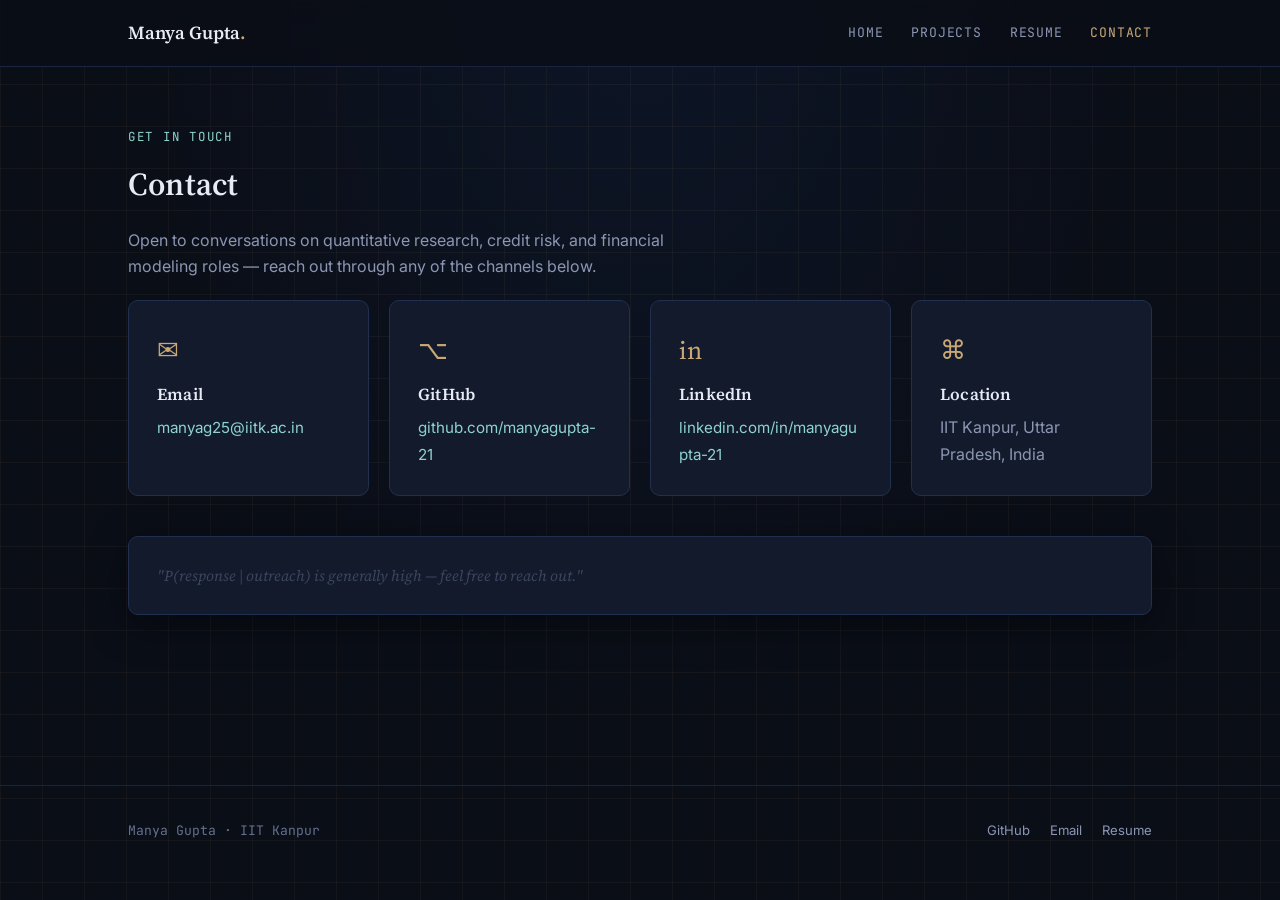
==== contact.html @ 637d9b3b "Launch site" ====
<!doctype html>
<html lang="en">
<head>
<meta charset="UTF-8" />
<meta name="viewport" content="width=device-width, initial-scale=1.0" />
<title>Contact — Manya Gupta</title>
<link rel="preconnect" href="https://fonts.googleapis.com">
<link rel="preconnect" href="https://fonts.gstatic.com" crossorigin>
<link href="https://fonts.googleapis.com/css2?family=Source+Serif+4:ital,wght@0,500;0,600;1,500&family=Inter:wght@400;500;600&family=JetBrains+Mono:wght@400;500&display=swap" rel="stylesheet">
<link rel="stylesheet" href="assets/style.css" />
</head>
<body>

<header class="site-nav">
  <div class="nav-inner">
    <a class="brand" href="index.html">Manya Gupta<span class="dot">.</span></a>
    <nav class="links">
      <a href="index.html">Home</a>
      <a href="projects.html">Projects</a>
      <a href="resume.html">Resume</a>
      <a href="contact.html" class="active">Contact</a>
    </nav>
  </div>
</header>

<div class="page-wrap" style="padding-top:60px;">

  <span class="eyebrow">Get in touch</span>
  <h1 style="margin:0 0 10px;">Contact</h1>
  <p style="color:var(--muted); max-width:560px;">
    Open to conversations on quantitative research, credit risk, and financial modeling roles —
    reach out through any of the channels below.
  </p>

  <div class="contact-grid">

    <div class="contact-card">
      <span class="icon">✉</span>
      <h3>Email</h3>
      <a href="mailto:manyag25@iitk.ac.in">manyag25@iitk.ac.in</a>
    </div>

    <div class="contact-card">
      <span class="icon">⌥</span>
      <h3>GitHub</h3>
      <a href="https://github.com/manyagupta-21" target="_blank" rel="noopener">github.com/manyagupta-21</a>
    </div>

    <div class="contact-card">
      <span class="icon">in</span>
      <h3>LinkedIn</h3>
      <!-- TODO: replace with your exact LinkedIn profile URL -->
      <a href="https://www.linkedin.com/in/manyagupta-21" target="_blank" rel="noopener">linkedin.com/in/manyagupta-21</a>
    </div>

    <div class="contact-card">
      <span class="icon">⌘</span>
      <h3>Location</h3>
      <span style="color:var(--muted);">IIT Kanpur, Uttar Pradesh, India</span>
    </div>

  </div>

  <div class="card" style="margin-top:40px;">
    <p class="eq-float" style="margin:0;">
      "P(response | outreach) is generally high — feel free to reach out."
    </p>
  </div>

</div>

<footer>
  <div class="footer-inner">
    <p>Manya Gupta · IIT Kanpur</p>
    <div class="footer-links">
      <a href="https://github.com/manyagupta-21" target="_blank" rel="noopener">GitHub</a>
      <a href="mailto:manyag25@iitk.ac.in">Email</a>
      <a href="resume.html">Resume</a>
    </div>
  </div>
</footer>

</body>
</html>
---- assets/style.css ----
/* ============================================================
   Manya Gupta — "Stochastic Lab" theme
   Dark academic aesthetic: navy/charcoal ground, serif display type,
   graph-paper grid, animated random-walk backdrop.
   ============================================================ */

:root {
  --bg: #0a0e17;
  --bg-soft: #0d1220;
  --panel: #121a2c;
  --panel-2: #0f1626;
  --border: #223050;
  --border-soft: #1a2440;
  --text: #e7ebf5;
  --muted: #8c96b3;
  --muted-2: #64708f;
  --accent: #c9a876;      /* gold — headings, key numbers */
  --accent-soft: #e3caa0;
  --teal: #5fb8b3;        /* teal — links, secondary accent */
  --teal-soft: #8fd3ce;
  --grid-line: rgba(201, 168, 118, 0.055);
  --shadow: 0 10px 40px rgba(0,0,0,0.45);
  --radius: 10px;
  --serif: 'Source Serif 4', 'Georgia', serif;
  --sans: 'Inter', -apple-system, BlinkMacSystemFont, 'Segoe UI', sans-serif;
  --mono: 'JetBrains Mono', 'Fira Code', ui-monospace, SFMono-Regular, Menlo, monospace;
}

* { box-sizing: border-box; }
html { scroll-behavior: smooth; }

body {
  margin: 0;
  background:
    linear-gradient(var(--grid-line) 1px, transparent 1px),
    linear-gradient(90deg, var(--grid-line) 1px, transparent 1px),
    radial-gradient(ellipse at top, #0d1526 0%, var(--bg) 55%);
  background-size: 42px 42px, 42px 42px, cover;
  color: var(--text);
  font-family: var(--sans);
  line-height: 1.65;
  min-height: 100vh;
}

::selection { background: var(--accent); color: #10131c; }

a { color: var(--teal-soft); text-decoration: none; }
a:hover { color: var(--teal); text-decoration: underline; text-underline-offset: 3px; }

h1, h2, h3, h4 {
  font-family: var(--serif);
  font-weight: 600;
  color: var(--text);
  letter-spacing: 0.2px;
}

.eyebrow {
  font-family: var(--mono);
  font-size: 0.78rem;
  letter-spacing: 0.14em;
  text-transform: uppercase;
  color: var(--teal-soft);
  display: block;
  margin-bottom: 10px;
}

.serif-accent { color: var(--accent); font-style: italic; }

/* ---------- layout shell ---------- */
.page-wrap {
  position: relative;
  z-index: 1;
  max-width: 1080px;
  margin: 0 auto;
  padding: 0 28px 80px;
}

/* ---------- nav ---------- */
header.site-nav {
  position: sticky;
  top: 0;
  z-index: 50;
  backdrop-filter: blur(10px);
  background: rgba(10, 14, 23, 0.82);
  border-bottom: 1px solid var(--border-soft);
}

.nav-inner {
  max-width: 1080px;
  margin: 0 auto;
  padding: 18px 28px;
  display: flex;
  align-items: center;
  justify-content: space-between;
}

.brand {
  font-family: var(--serif);
  font-size: 1.15rem;
  color: var(--text);
  font-weight: 600;
}
.brand:hover { color: var(--text); text-decoration: none; }
.brand .dot { color: var(--accent); }

nav.links { display: flex; gap: 28px; }
nav.links a {
  font-family: var(--mono);
  font-size: 0.82rem;
  letter-spacing: 0.06em;
  text-transform: uppercase;
  color: var(--muted);
}
nav.links a:hover { color: var(--accent-soft); text-decoration: none; }
nav.links a.active { color: var(--accent); }

/* ---------- hero / canvas ---------- */
.hero {
  position: relative;
  padding: 110px 0 70px;
  overflow: hidden;
}
.hero canvas#walkCanvas {
  position: absolute;
  inset: 0;
  width: 100%;
  height: 100%;
  opacity: 0.55;
  pointer-events: none;
}
.hero-content { position: relative; z-index: 2; }

.hero h1 {
  font-size: clamp(2.4rem, 5vw, 3.6rem);
  margin: 0 0 14px;
  line-height: 1.1;
}

.hero p.lede {
  max-width: 620px;
  color: var(--muted);
  font-size: 1.08rem;
  margin: 0 0 30px;
}

.hero-cta { display: flex; gap: 14px; flex-wrap: wrap; }

.btn {
  display: inline-flex;
  align-items: center;
  gap: 8px;
  padding: 11px 22px;
  border-radius: 6px;
  font-family: var(--mono);
  font-size: 0.85rem;
  letter-spacing: 0.04em;
  border: 1px solid var(--border);
  transition: all 0.2s ease;
}
.btn-primary {
  background: var(--accent);
  color: #14100a;
  border-color: var(--accent);
  font-weight: 600;
}
.btn-primary:hover { background: var(--accent-soft); color: #14100a; text-decoration: none; }
.btn-ghost { color: var(--text); }
.btn-ghost:hover { border-color: var(--teal); color: var(--teal-soft); text-decoration: none; }

/* ---------- stat strip ---------- */
.stat-strip {
  display: grid;
  grid-template-columns: repeat(auto-fit, minmax(160px, 1fr));
  gap: 1px;
  background: var(--border-soft);
  border: 1px solid var(--border-soft);
  border-radius: var(--radius);
  overflow: hidden;
  margin: 50px 0;
}
.stat-cell {
  background: var(--panel-2);
  padding: 22px 20px;
  text-align: left;
}
.stat-cell .num {
  font-family: var(--serif);
  font-size: 1.6rem;
  color: var(--accent);
  display: block;
}
.stat-cell .label {
  font-size: 0.8rem;
  color: var(--muted);
  margin-top: 4px;
  display: block;
}

/* ---------- section ---------- */
section { margin: 70px 0; }
.section-head { margin-bottom: 30px; }
.section-head h2 { font-size: 1.7rem; margin: 0; }
.section-head p { color: var(--muted); margin: 8px 0 0; max-width: 640px; }

/* ---------- cards ---------- */
.card {
  background: var(--panel);
  border: 1px solid var(--border);
  border-radius: var(--radius);
  padding: 26px 28px;
  box-shadow: var(--shadow);
  transition: border-color 0.2s ease, transform 0.2s ease;
}
.card:hover { border-color: var(--teal); }

.card-grid {
  display: grid;
  grid-template-columns: repeat(auto-fit, minmax(300px, 1fr));
  gap: 22px;
}

.project-card h3 {
  font-size: 1.15rem;
  margin: 0 0 4px;
  color: var(--text);
}
.project-card .meta {
  font-family: var(--mono);
  font-size: 0.74rem;
  color: var(--muted-2);
  text-transform: uppercase;
  letter-spacing: 0.05em;
  margin-bottom: 12px;
  display: block;
}
.project-card ul {
  margin: 12px 0 16px;
  padding-left: 18px;
  color: var(--muted);
  font-size: 0.92rem;
}
.project-card ul li { margin-bottom: 6px; }
.project-card ul li strong { color: var(--text); font-weight: 600; }

.tags { display: flex; flex-wrap: wrap; gap: 8px; margin-top: 14px; }
.tag {
  font-family: var(--mono);
  font-size: 0.7rem;
  padding: 4px 10px;
  border: 1px solid var(--border);
  border-radius: 100px;
  color: var(--teal-soft);
  background: rgba(95, 184, 179, 0.06);
}

.card-link {
  display: inline-flex;
  align-items: center;
  gap: 6px;
  margin-top: 16px;
  font-family: var(--mono);
  font-size: 0.78rem;
  color: var(--teal-soft);
}

.category-label {
  font-family: var(--mono);
  font-size: 0.78rem;
  letter-spacing: 0.1em;
  text-transform: uppercase;
  color: var(--accent);
  margin: 46px 0 18px;
  padding-bottom: 10px;
  border-bottom: 1px dashed var(--border);
}
.category-label:first-of-type { margin-top: 0; }

/* ---------- table (resume/education) ---------- */
table.data-table {
  width: 100%;
  border-collapse: collapse;
  margin: 10px 0 0;
  font-size: 0.92rem;
}
table.data-table th, table.data-table td {
  text-align: left;
  padding: 12px 14px;
  border-bottom: 1px solid var(--border);
}
table.data-table th {
  font-family: var(--mono);
  font-size: 0.72rem;
  text-transform: uppercase;
  letter-spacing: 0.06em;
  color: var(--muted);
  font-weight: 500;
}
table.data-table td { color: var(--text); }
table.data-table tr:last-child td { border-bottom: none; }

/* ---------- resume blocks ---------- */
.resume-block { margin-bottom: 42px; }
.resume-block h2 {
  font-size: 1.3rem;
  color: var(--accent-soft);
  margin: 0 0 16px;
  padding-bottom: 8px;
  border-bottom: 1px solid var(--border);
}
.resume-item { margin-bottom: 18px; }
.resume-item .row {
  display: flex;
  justify-content: space-between;
  gap: 12px;
  flex-wrap: wrap;
  align-items: baseline;
}
.resume-item h3 { font-size: 1.02rem; margin: 0; color: var(--text); }
.resume-item .when {
  font-family: var(--mono);
  font-size: 0.76rem;
  color: var(--muted-2);
  white-space: nowrap;
}
.resume-item p, .resume-item ul { color: var(--muted); font-size: 0.92rem; margin: 6px 0 0; }
.resume-item ul { padding-left: 18px; }

.skill-row { display: flex; gap: 10px; flex-wrap: wrap; margin-top: 6px; }
.pill {
  font-family: var(--mono);
  font-size: 0.78rem;
  padding: 6px 13px;
  border-radius: 100px;
  border: 1px solid var(--border);
  color: var(--text);
  background: var(--panel-2);
}

.achv-list { list-style: none; padding: 0; margin: 0; }
.achv-list li {
  position: relative;
  padding: 10px 0 10px 26px;
  border-bottom: 1px solid var(--border-soft);
  color: var(--muted);
  font-size: 0.94rem;
}
.achv-list li:last-child { border-bottom: none; }
.achv-list li::before {
  content: "λ";
  position: absolute;
  left: 0;
  top: 9px;
  color: var(--accent);
  font-family: var(--serif);
  font-style: italic;
}
.achv-list li strong { color: var(--text); }

/* ---------- contact ---------- */
.contact-grid {
  display: grid;
  grid-template-columns: repeat(auto-fit, minmax(240px, 1fr));
  gap: 20px;
  margin-top: 20px;
}
.contact-card {
  background: var(--panel);
  border: 1px solid var(--border);
  border-radius: var(--radius);
  padding: 28px;
  text-align: left;
}
.contact-card .icon {
  font-family: var(--serif);
  font-size: 1.6rem;
  color: var(--accent);
  margin-bottom: 10px;
  display: block;
}
.contact-card h3 { margin: 0 0 6px; font-size: 1.05rem; }
.contact-card a { font-size: 0.95rem; word-break: break-word; }

/* ---------- footer ---------- */
footer {
  border-top: 1px solid var(--border-soft);
  margin-top: 90px;
  padding: 34px 0;
}
footer .footer-inner {
  max-width: 1080px;
  margin: 0 auto;
  padding: 0 28px;
  display: flex;
  justify-content: space-between;
  align-items: center;
  flex-wrap: wrap;
  gap: 12px;
}
footer p { color: var(--muted-2); font-size: 0.82rem; margin: 0; font-family: var(--mono); }
footer .footer-links { display: flex; gap: 20px; }
footer .footer-links a { color: var(--muted); font-size: 0.82rem; }
footer .footer-links a:hover { color: var(--teal-soft); }

/* ---------- equation accents ---------- */
.eq-float {
  font-family: var(--serif);
  font-style: italic;
  color: var(--muted-2);
  opacity: 0.5;
  font-size: 0.95rem;
}

/* ---------- responsive ---------- */
@media (max-width: 720px) {
  nav.links { gap: 16px; }
  .nav-inner { flex-direction: column; gap: 12px; align-items: flex-start; }
  .hero { padding: 70px 0 40px; }
  .resume-item .row { flex-direction: column; gap: 2px; }
}
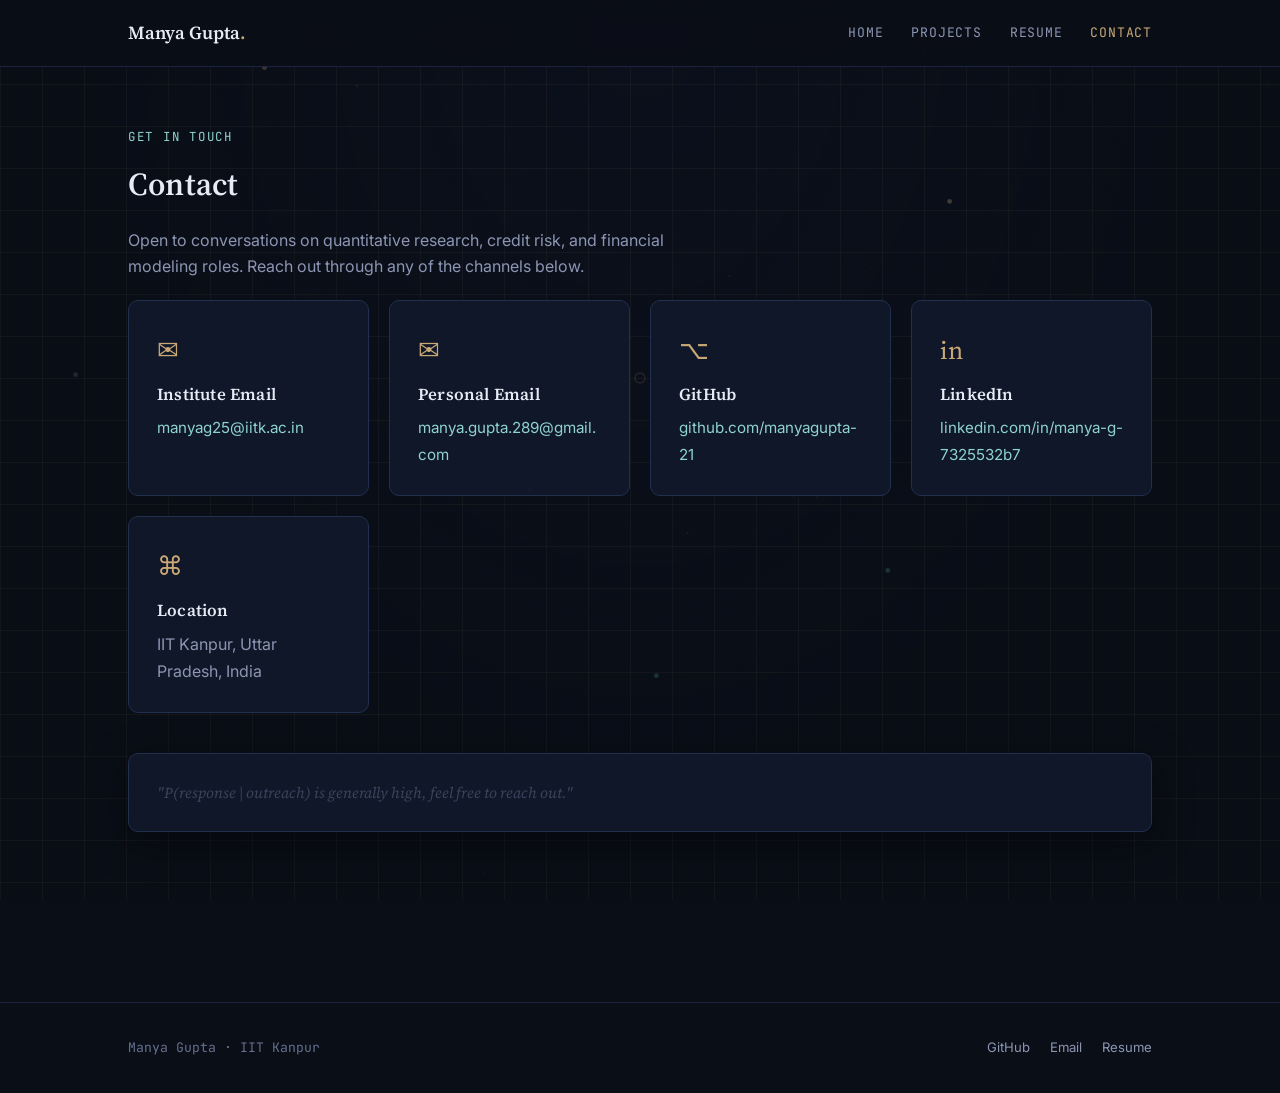
==== commit 26d35dcc: "change resume" ====
--- a/contact.html
+++ b/contact.html
@@ -3,13 +3,14 @@
 <head>
 <meta charset="UTF-8" />
 <meta name="viewport" content="width=device-width, initial-scale=1.0" />
-<title>Contact — Manya Gupta</title>
+<title>Contact, Manya Gupta</title>
 <link rel="preconnect" href="https://fonts.googleapis.com">
 <link rel="preconnect" href="https://fonts.gstatic.com" crossorigin>
 <link href="https://fonts.googleapis.com/css2?family=Source+Serif+4:ital,wght@0,500;0,600;1,500&family=Inter:wght@400;500;600&family=JetBrains+Mono:wght@400;500&display=swap" rel="stylesheet">
 <link rel="stylesheet" href="assets/style.css" />
 </head>
 <body>
+<canvas id="bgCanvas" data-process="converge"></canvas>
 
 <header class="site-nav">
   <div class="nav-inner">
@@ -28,16 +29,22 @@
   <span class="eyebrow">Get in touch</span>
   <h1 style="margin:0 0 10px;">Contact</h1>
   <p style="color:var(--muted); max-width:560px;">
-    Open to conversations on quantitative research, credit risk, and financial modeling roles —
-    reach out through any of the channels below.
+    Open to conversations on quantitative research, credit risk, and financial modeling roles.
+    Reach out through any of the channels below.
   </p>
 
   <div class="contact-grid">
 
     <div class="contact-card">
       <span class="icon">✉</span>
-      <h3>Email</h3>
+      <h3>Institute Email</h3>
       <a href="mailto:manyag25@iitk.ac.in">manyag25@iitk.ac.in</a>
+    </div>
+
+    <div class="contact-card">
+      <span class="icon">✉</span>
+      <h3>Personal Email</h3>
+      <a href="mailto:manya.gupta.289@gmail.com">manya.gupta.289@gmail.com</a>
     </div>
 
     <div class="contact-card">
@@ -49,8 +56,7 @@
     <div class="contact-card">
       <span class="icon">in</span>
       <h3>LinkedIn</h3>
-      <!-- TODO: replace with your exact LinkedIn profile URL -->
-      <a href="https://www.linkedin.com/in/manyagupta-21" target="_blank" rel="noopener">linkedin.com/in/manyagupta-21</a>
+      <a href="https://www.linkedin.com/in/manya-g-7325532b7/" target="_blank" rel="noopener">linkedin.com/in/manya-g-7325532b7</a>
     </div>
 
     <div class="contact-card">
@@ -63,7 +69,7 @@
 
   <div class="card" style="margin-top:40px;">
     <p class="eq-float" style="margin:0;">
-      "P(response | outreach) is generally high — feel free to reach out."
+      "P(response | outreach) is generally high, feel free to reach out."
     </p>
   </div>
 
@@ -80,5 +86,6 @@
   </div>
 </footer>
 
+<script src="assets/stochastic-bg.js"></script>
 </body>
 </html>
--- a/assets/style.css
+++ b/assets/style.css
@@ -1,5 +1,5 @@
 /* ============================================================
-   Manya Gupta — "Stochastic Lab" theme
+   Manya Gupta, "Stochastic Lab" theme
    Dark academic aesthetic: navy/charcoal ground, serif display type,
    graph-paper grid, animated random-walk backdrop.
    ============================================================ */
@@ -7,16 +7,16 @@
 :root {
   --bg: #0a0e17;
   --bg-soft: #0d1220;
-  --panel: #121a2c;
-  --panel-2: #0f1626;
+  --panel: rgba(18, 26, 44, 0.82);
+  --panel-2: rgba(15, 22, 38, 0.82);
   --border: #223050;
   --border-soft: #1a2440;
   --text: #e7ebf5;
   --muted: #8c96b3;
   --muted-2: #64708f;
-  --accent: #c9a876;      /* gold — headings, key numbers */
+  --accent: #c9a876;      /* gold: headings, key numbers */
   --accent-soft: #e3caa0;
-  --teal: #5fb8b3;        /* teal — links, secondary accent */
+  --teal: #5fb8b3;        /* teal: links, secondary accent */
   --teal-soft: #8fd3ce;
   --grid-line: rgba(201, 168, 118, 0.055);
   --shadow: 0 10px 40px rgba(0,0,0,0.45);
@@ -31,15 +31,33 @@
 
 body {
   margin: 0;
-  background:
-    linear-gradient(var(--grid-line) 1px, transparent 1px),
-    linear-gradient(90deg, var(--grid-line) 1px, transparent 1px),
-    radial-gradient(ellipse at top, #0d1526 0%, var(--bg) 55%);
-  background-size: 42px 42px, 42px 42px, cover;
+  background: var(--bg);
   color: var(--text);
   font-family: var(--sans);
   line-height: 1.65;
   min-height: 100vh;
+}
+
+/* full-viewport animated backdrop, shared across all pages */
+#bgCanvas {
+  position: fixed;
+  inset: 0;
+  z-index: -2;
+  display: block;
+}
+
+/* graph-paper grid + vignette, sits between the canvas and the content */
+body::before {
+  content: "";
+  position: fixed;
+  inset: 0;
+  z-index: -1;
+  pointer-events: none;
+  background:
+    linear-gradient(var(--grid-line) 1px, transparent 1px),
+    linear-gradient(90deg, var(--grid-line) 1px, transparent 1px),
+    radial-gradient(ellipse at top, rgba(13,21,38,0.35) 0%, rgba(10,14,23,0.75) 60%);
+  background-size: 42px 42px, 42px 42px, cover;
 }
 
 ::selection { background: var(--accent); color: #10131c; }
@@ -118,15 +136,6 @@
 .hero {
   position: relative;
   padding: 110px 0 70px;
-  overflow: hidden;
-}
-.hero canvas#walkCanvas {
-  position: absolute;
-  inset: 0;
-  width: 100%;
-  height: 100%;
-  opacity: 0.55;
-  pointer-events: none;
 }
 .hero-content { position: relative; z-index: 2; }
 
@@ -180,6 +189,8 @@
 }
 .stat-cell {
   background: var(--panel-2);
+  backdrop-filter: blur(10px);
+  -webkit-backdrop-filter: blur(10px);
   padding: 22px 20px;
   text-align: left;
 }
@@ -205,6 +216,8 @@
 /* ---------- cards ---------- */
 .card {
   background: var(--panel);
+  backdrop-filter: blur(10px);
+  -webkit-backdrop-filter: blur(10px);
   border: 1px solid var(--border);
   border-radius: var(--radius);
   padding: 26px 28px;
@@ -365,6 +378,8 @@
 }
 .contact-card {
   background: var(--panel);
+  backdrop-filter: blur(10px);
+  -webkit-backdrop-filter: blur(10px);
   border: 1px solid var(--border);
   border-radius: var(--radius);
   padding: 28px;
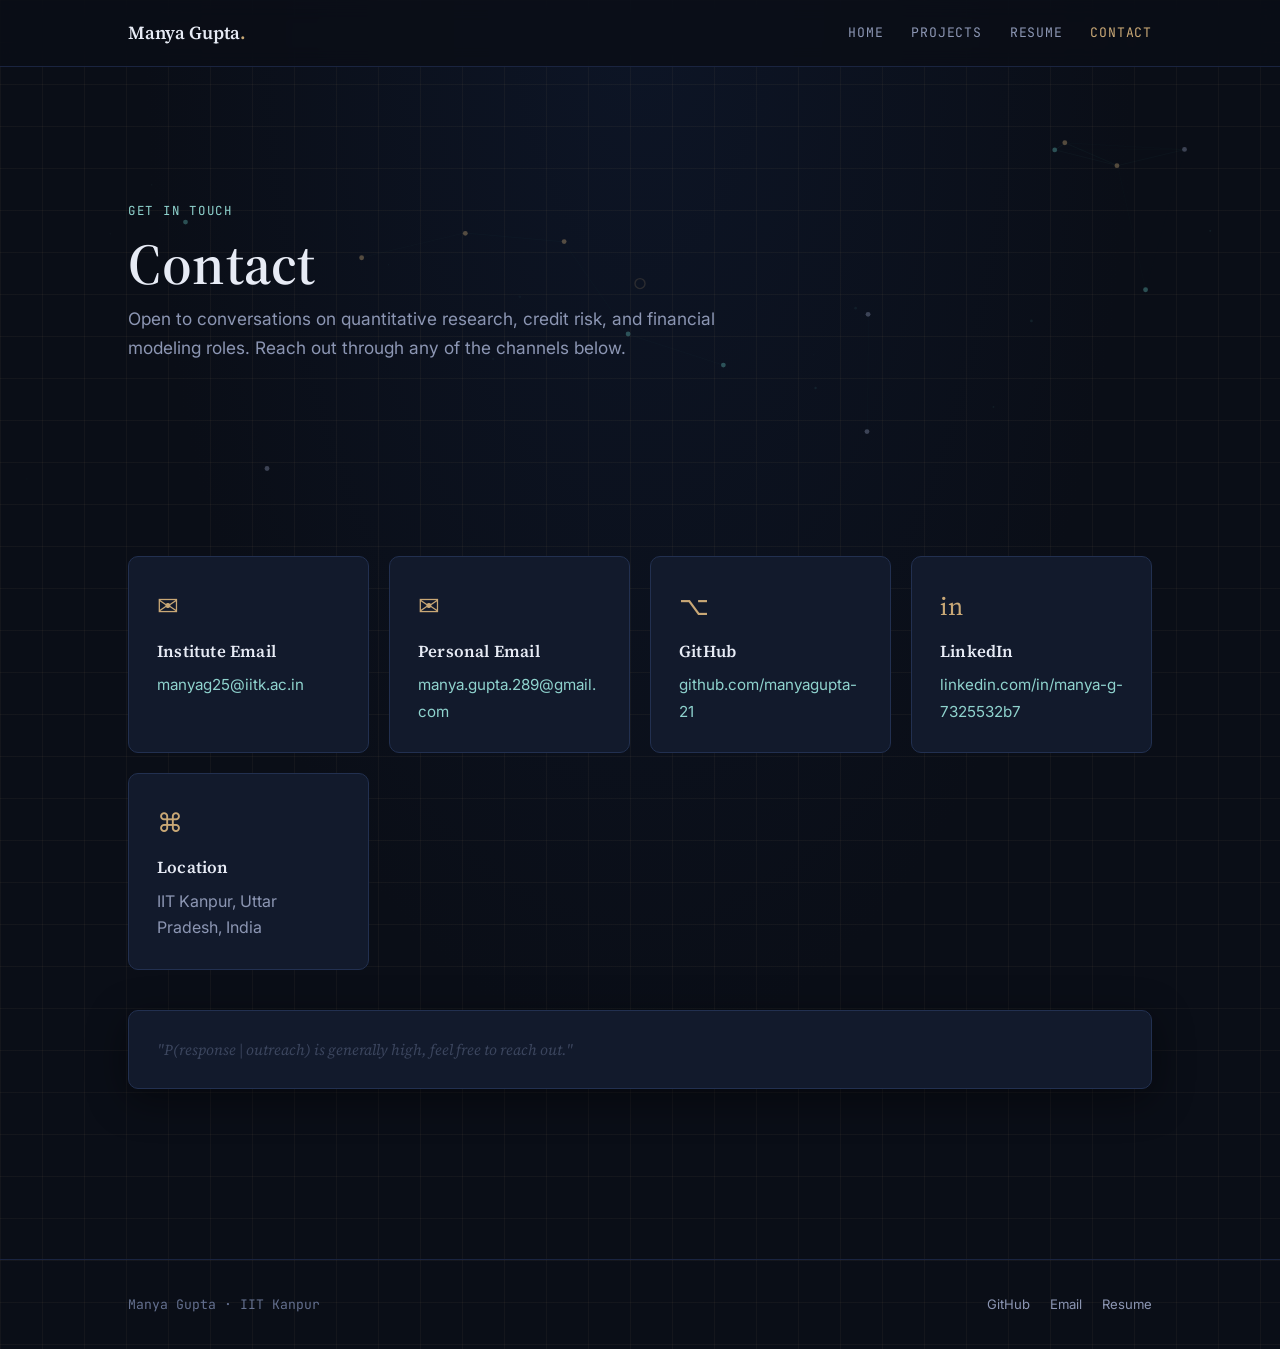
==== commit 848b7b69: "update the website" ====
--- a/contact.html
+++ b/contact.html
@@ -10,7 +10,6 @@
 <link rel="stylesheet" href="assets/style.css" />
 </head>
 <body>
-<canvas id="bgCanvas" data-process="converge"></canvas>
 
 <header class="site-nav">
   <div class="nav-inner">
@@ -24,14 +23,19 @@
   </div>
 </header>
 
-<div class="page-wrap" style="padding-top:60px;">
+<section class="hero hero-sub">
+  <canvas class="hero-canvas" data-process="converge"></canvas>
+  <div class="page-wrap hero-content">
+    <span class="eyebrow">Get in touch</span>
+    <h1 style="margin:0 0 10px;">Contact</h1>
+    <p class="lede" style="margin-bottom:0;">
+      Open to conversations on quantitative research, credit risk, and financial modeling roles.
+      Reach out through any of the channels below.
+    </p>
+  </div>
+</section>
 
-  <span class="eyebrow">Get in touch</span>
-  <h1 style="margin:0 0 10px;">Contact</h1>
-  <p style="color:var(--muted); max-width:560px;">
-    Open to conversations on quantitative research, credit risk, and financial modeling roles.
-    Reach out through any of the channels below.
-  </p>
+<div class="page-wrap">
 
   <div class="contact-grid">
 
--- a/assets/style.css
+++ b/assets/style.css
@@ -7,8 +7,8 @@
 :root {
   --bg: #0a0e17;
   --bg-soft: #0d1220;
-  --panel: rgba(18, 26, 44, 0.82);
-  --panel-2: rgba(15, 22, 38, 0.82);
+  --panel: #121a2c;
+  --panel-2: #0f1626;
   --border: #223050;
   --border-soft: #1a2440;
   --text: #e7ebf5;
@@ -31,33 +31,15 @@
 
 body {
   margin: 0;
-  background: var(--bg);
+  background:
+    linear-gradient(var(--grid-line) 1px, transparent 1px),
+    linear-gradient(90deg, var(--grid-line) 1px, transparent 1px),
+    radial-gradient(ellipse at top, #0d1526 0%, var(--bg) 55%);
+  background-size: 42px 42px, 42px 42px, cover;
   color: var(--text);
   font-family: var(--sans);
   line-height: 1.65;
   min-height: 100vh;
-}
-
-/* full-viewport animated backdrop, shared across all pages */
-#bgCanvas {
-  position: fixed;
-  inset: 0;
-  z-index: -2;
-  display: block;
-}
-
-/* graph-paper grid + vignette, sits between the canvas and the content */
-body::before {
-  content: "";
-  position: fixed;
-  inset: 0;
-  z-index: -1;
-  pointer-events: none;
-  background:
-    linear-gradient(var(--grid-line) 1px, transparent 1px),
-    linear-gradient(90deg, var(--grid-line) 1px, transparent 1px),
-    radial-gradient(ellipse at top, rgba(13,21,38,0.35) 0%, rgba(10,14,23,0.75) 60%);
-  background-size: 42px 42px, 42px 42px, cover;
 }
 
 ::selection { background: var(--accent); color: #10131c; }
@@ -136,6 +118,18 @@
 .hero {
   position: relative;
   padding: 110px 0 70px;
+  overflow: hidden;
+}
+.hero.hero-sub {
+  padding: 64px 0 44px;
+}
+.hero canvas.hero-canvas {
+  position: absolute;
+  inset: 0;
+  width: 100%;
+  height: 100%;
+  opacity: 0.55;
+  pointer-events: none;
 }
 .hero-content { position: relative; z-index: 2; }
 
@@ -189,8 +183,6 @@
 }
 .stat-cell {
   background: var(--panel-2);
-  backdrop-filter: blur(10px);
-  -webkit-backdrop-filter: blur(10px);
   padding: 22px 20px;
   text-align: left;
 }
@@ -216,8 +208,6 @@
 /* ---------- cards ---------- */
 .card {
   background: var(--panel);
-  backdrop-filter: blur(10px);
-  -webkit-backdrop-filter: blur(10px);
   border: 1px solid var(--border);
   border-radius: var(--radius);
   padding: 26px 28px;
@@ -378,8 +368,6 @@
 }
 .contact-card {
   background: var(--panel);
-  backdrop-filter: blur(10px);
-  -webkit-backdrop-filter: blur(10px);
   border: 1px solid var(--border);
   border-radius: var(--radius);
   padding: 28px;
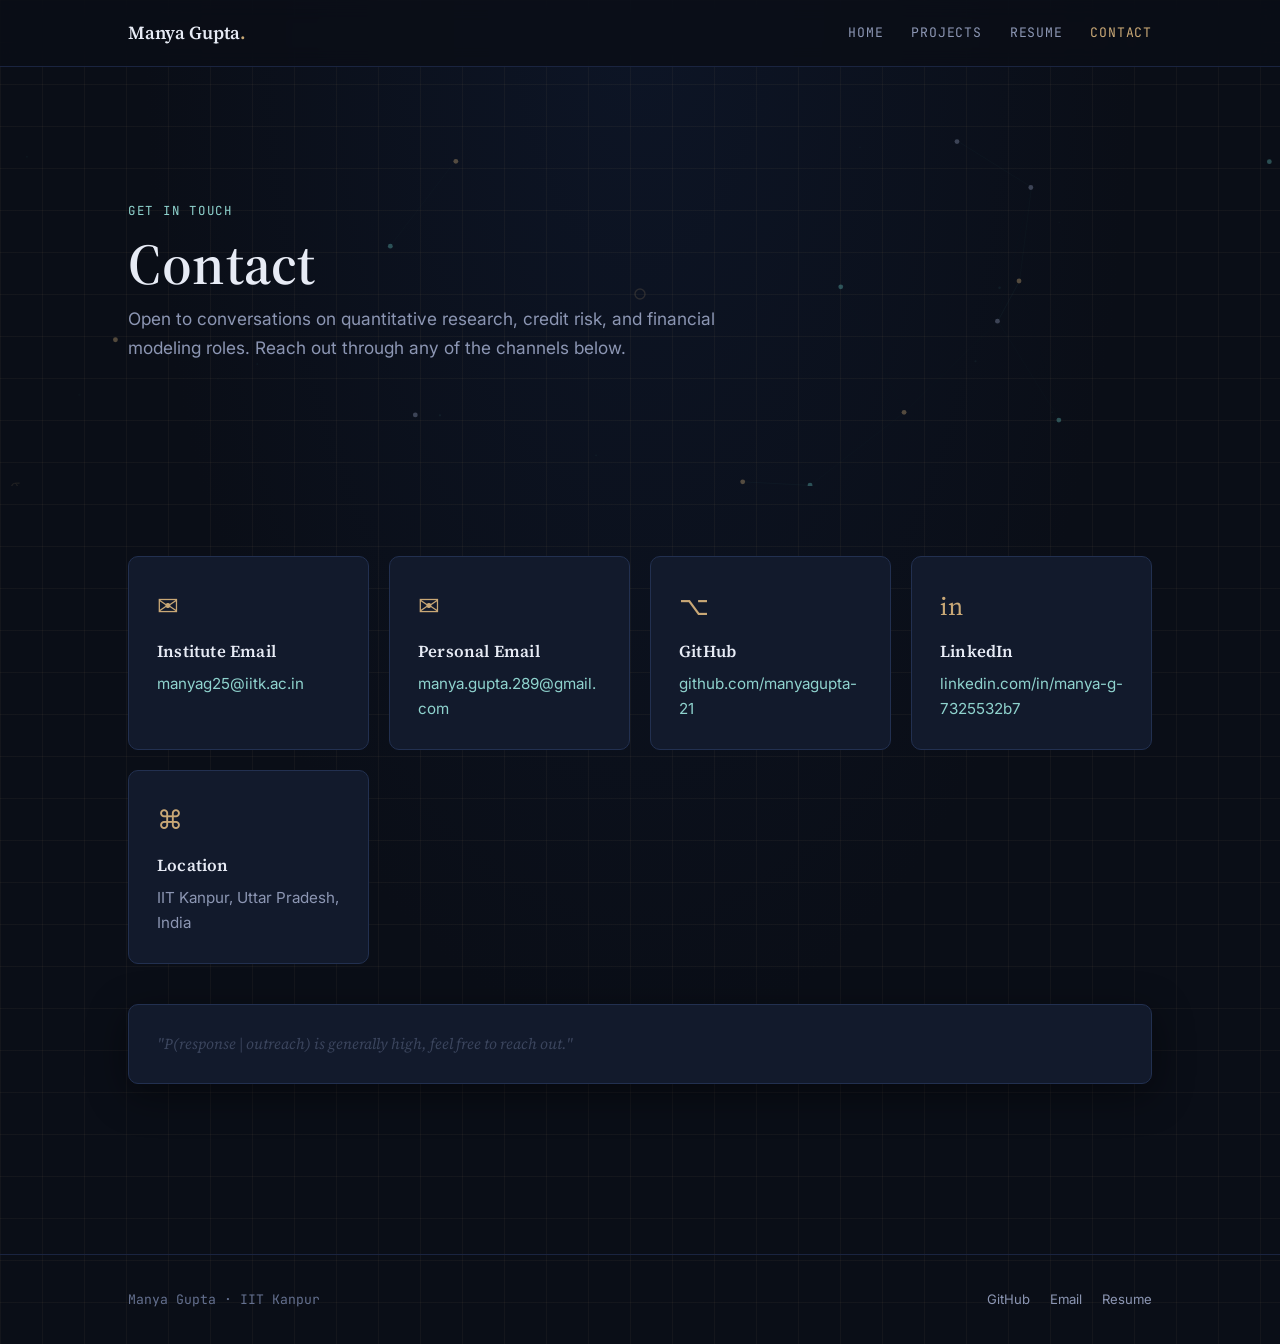
==== commit 9396a4ca: "update the website" ====
--- a/contact.html
+++ b/contact.html
@@ -39,34 +39,34 @@
 
   <div class="contact-grid">
 
-    <div class="contact-card">
+    <a class="contact-card" href="mailto:manyag25@iitk.ac.in">
       <span class="icon">✉</span>
       <h3>Institute Email</h3>
-      <a href="mailto:manyag25@iitk.ac.in">manyag25@iitk.ac.in</a>
-    </div>
+      <span class="contact-value">manyag25@iitk.ac.in</span>
+    </a>
 
-    <div class="contact-card">
+    <a class="contact-card" href="mailto:manya.gupta.289@gmail.com">
       <span class="icon">✉</span>
       <h3>Personal Email</h3>
-      <a href="mailto:manya.gupta.289@gmail.com">manya.gupta.289@gmail.com</a>
-    </div>
+      <span class="contact-value">manya.gupta.289@gmail.com</span>
+    </a>
 
-    <div class="contact-card">
+    <a class="contact-card" href="https://github.com/manyagupta-21" target="_blank" rel="noopener">
       <span class="icon">⌥</span>
       <h3>GitHub</h3>
-      <a href="https://github.com/manyagupta-21" target="_blank" rel="noopener">github.com/manyagupta-21</a>
-    </div>
+      <span class="contact-value">github.com/manyagupta-21</span>
+    </a>
 
-    <div class="contact-card">
+    <a class="contact-card" href="https://www.linkedin.com/in/manya-g-7325532b7/" target="_blank" rel="noopener">
       <span class="icon">in</span>
       <h3>LinkedIn</h3>
-      <a href="https://www.linkedin.com/in/manya-g-7325532b7/" target="_blank" rel="noopener">linkedin.com/in/manya-g-7325532b7</a>
-    </div>
+      <span class="contact-value">linkedin.com/in/manya-g-7325532b7</span>
+    </a>
 
-    <div class="contact-card">
+    <div class="contact-card contact-card-static">
       <span class="icon">⌘</span>
       <h3>Location</h3>
-      <span style="color:var(--muted);">IIT Kanpur, Uttar Pradesh, India</span>
+      <span class="contact-value" style="color:var(--muted);">IIT Kanpur, Uttar Pradesh, India</span>
     </div>
 
   </div>
--- a/assets/style.css
+++ b/assets/style.css
@@ -367,12 +367,25 @@
   margin-top: 20px;
 }
 .contact-card {
+  display: block;
   background: var(--panel);
   border: 1px solid var(--border);
   border-radius: var(--radius);
   padding: 28px;
   text-align: left;
-}
+  text-decoration: none;
+  color: var(--text);
+  cursor: pointer;
+  transition: border-color 0.2s ease, transform 0.2s ease, background 0.2s ease;
+}
+a.contact-card:hover {
+  border-color: var(--teal);
+  transform: translateY(-3px);
+  background: var(--panel-2);
+  text-decoration: none;
+}
+.contact-card.contact-card-static { cursor: default; }
+.contact-card.contact-card-static:hover { transform: none; border-color: var(--border); }
 .contact-card .icon {
   font-family: var(--serif);
   font-size: 1.6rem;
@@ -380,8 +393,14 @@
   margin-bottom: 10px;
   display: block;
 }
-.contact-card h3 { margin: 0 0 6px; font-size: 1.05rem; }
-.contact-card a { font-size: 0.95rem; word-break: break-word; }
+.contact-card h3 { margin: 0 0 6px; font-size: 1.05rem; color: var(--text); }
+.contact-card .contact-value {
+  display: block;
+  font-size: 0.95rem;
+  word-break: break-word;
+  color: var(--teal-soft);
+}
+a.contact-card:hover .contact-value { color: var(--teal); text-decoration: underline; text-underline-offset: 3px; }
 
 /* ---------- footer ---------- */
 footer {
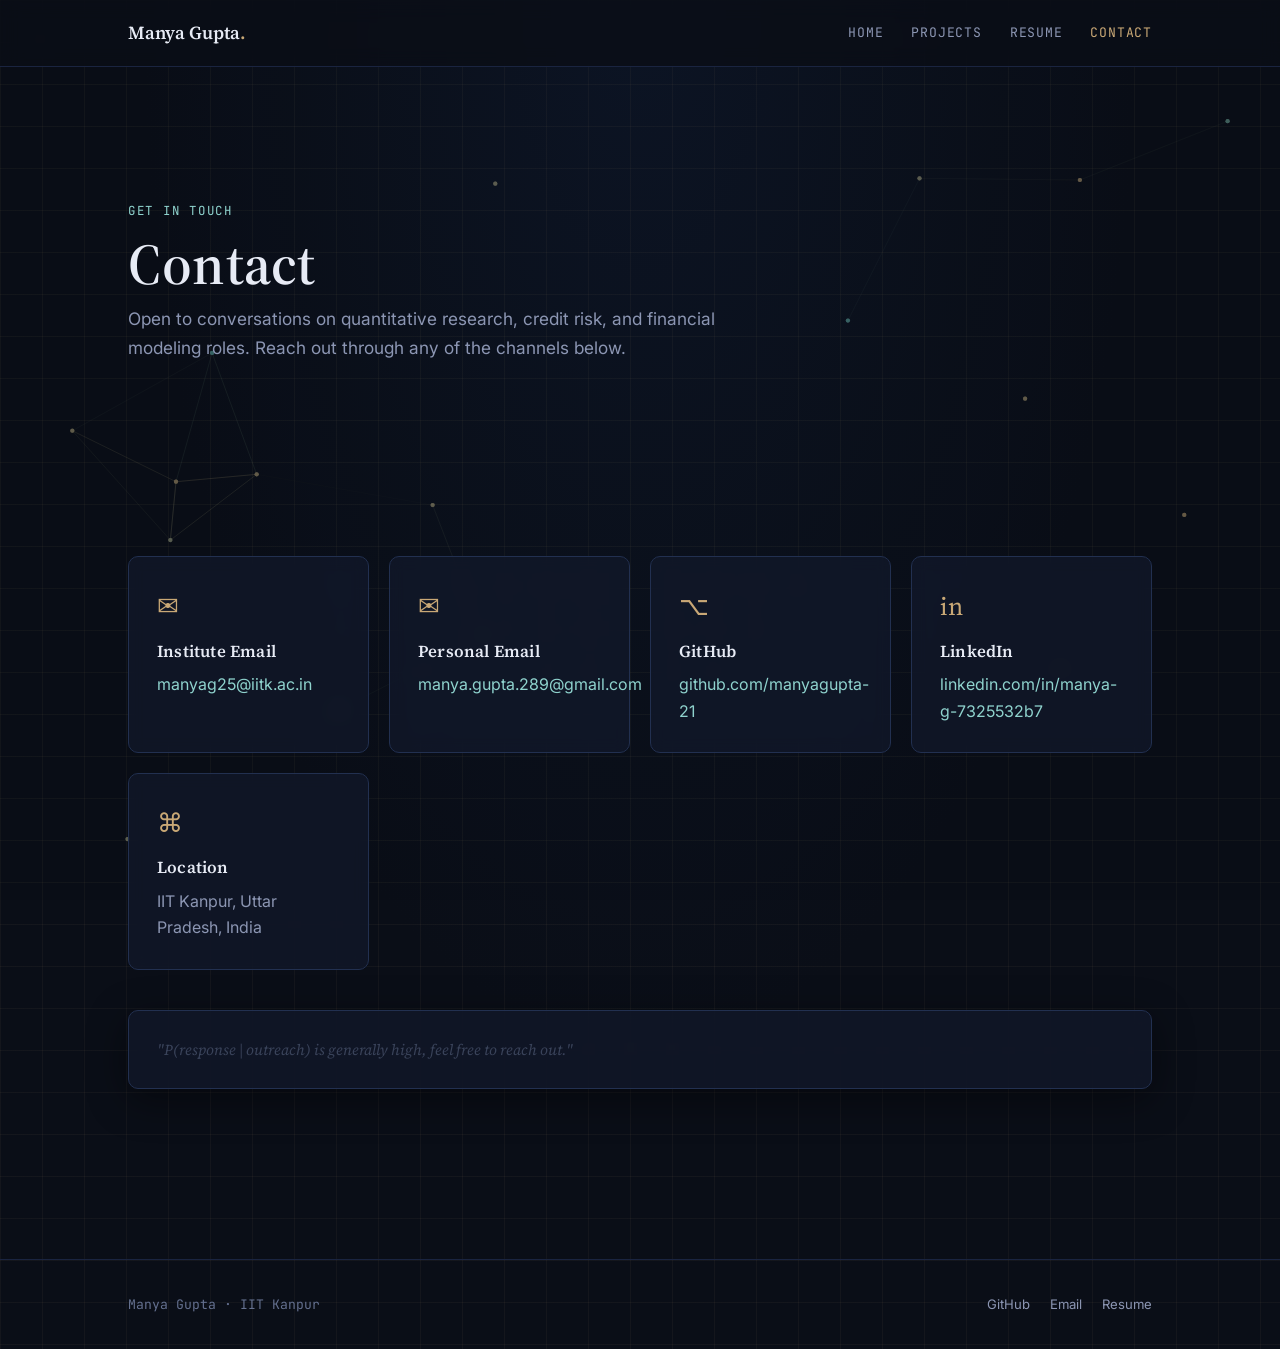
==== commit 9acbe180: "update the website" ====
--- a/contact.html
+++ b/contact.html
@@ -10,6 +10,7 @@
 <link rel="stylesheet" href="assets/style.css" />
 </head>
 <body>
+<canvas id="site-canvas" data-process="converge"></canvas>
 
 <header class="site-nav">
   <div class="nav-inner">
@@ -24,7 +25,6 @@
 </header>
 
 <section class="hero hero-sub">
-  <canvas class="hero-canvas" data-process="converge"></canvas>
   <div class="page-wrap hero-content">
     <span class="eyebrow">Get in touch</span>
     <h1 style="margin:0 0 10px;">Contact</h1>
@@ -39,34 +39,34 @@
 
   <div class="contact-grid">
 
-    <a class="contact-card" href="mailto:manyag25@iitk.ac.in">
+    <div class="contact-card">
       <span class="icon">✉</span>
       <h3>Institute Email</h3>
-      <span class="contact-value">manyag25@iitk.ac.in</span>
-    </a>
+      <a href="mailto:manyag25@iitk.ac.in">manyag25@iitk.ac.in</a>
+    </div>
 
-    <a class="contact-card" href="mailto:manya.gupta.289@gmail.com">
+    <div class="contact-card">
       <span class="icon">✉</span>
       <h3>Personal Email</h3>
-      <span class="contact-value">manya.gupta.289@gmail.com</span>
-    </a>
+      <a href="mailto:manya.gupta.289@gmail.com">manya.gupta.289@gmail.com</a>
+    </div>
 
-    <a class="contact-card" href="https://github.com/manyagupta-21" target="_blank" rel="noopener">
+    <div class="contact-card">
       <span class="icon">⌥</span>
       <h3>GitHub</h3>
-      <span class="contact-value">github.com/manyagupta-21</span>
-    </a>
+      <a href="https://github.com/manyagupta-21" target="_blank" rel="noopener">github.com/manyagupta-21</a>
+    </div>
 
-    <a class="contact-card" href="https://www.linkedin.com/in/manya-g-7325532b7/" target="_blank" rel="noopener">
+    <div class="contact-card">
       <span class="icon">in</span>
       <h3>LinkedIn</h3>
-      <span class="contact-value">linkedin.com/in/manya-g-7325532b7</span>
-    </a>
+      <a href="https://www.linkedin.com/in/manya-g-7325532b7/" target="_blank" rel="noopener">linkedin.com/in/manya-g-7325532b7</a>
+    </div>
 
-    <div class="contact-card contact-card-static">
+    <div class="contact-card">
       <span class="icon">⌘</span>
       <h3>Location</h3>
-      <span class="contact-value" style="color:var(--muted);">IIT Kanpur, Uttar Pradesh, India</span>
+      <span style="color:var(--muted);">IIT Kanpur, Uttar Pradesh, India</span>
     </div>
 
   </div>
--- a/assets/style.css
+++ b/assets/style.css
@@ -123,15 +123,18 @@
 .hero.hero-sub {
   padding: 64px 0 44px;
 }
-.hero canvas.hero-canvas {
-  position: absolute;
+.hero-content { position: relative; z-index: 2; }
+
+/* ---------- persistent full-page animated backdrop ---------- */
+#site-canvas {
+  position: fixed;
   inset: 0;
-  width: 100%;
-  height: 100%;
-  opacity: 0.55;
+  width: 100vw;
+  height: 100vh;
+  z-index: 0;
+  opacity: 0.5;
   pointer-events: none;
 }
-.hero-content { position: relative; z-index: 2; }
 
 .hero h1 {
   font-size: clamp(2.4rem, 5vw, 3.6rem);
@@ -182,7 +185,9 @@
   margin: 50px 0;
 }
 .stat-cell {
-  background: var(--panel-2);
+  background: rgba(15, 22, 38, 0.72);
+  backdrop-filter: blur(8px);
+  -webkit-backdrop-filter: blur(8px);
   padding: 22px 20px;
   text-align: left;
 }
@@ -207,7 +212,9 @@
 
 /* ---------- cards ---------- */
 .card {
-  background: var(--panel);
+  background: rgba(18, 26, 44, 0.72);
+  backdrop-filter: blur(8px);
+  -webkit-backdrop-filter: blur(8px);
   border: 1px solid var(--border);
   border-radius: var(--radius);
   padding: 26px 28px;
@@ -368,7 +375,9 @@
 }
 .contact-card {
   display: block;
-  background: var(--panel);
+  background: rgba(18, 26, 44, 0.72);
+  backdrop-filter: blur(8px);
+  -webkit-backdrop-filter: blur(8px);
   border: 1px solid var(--border);
   border-radius: var(--radius);
   padding: 28px;
@@ -381,7 +390,7 @@
 a.contact-card:hover {
   border-color: var(--teal);
   transform: translateY(-3px);
-  background: var(--panel-2);
+  background: rgba(15, 22, 38, 0.82);
   text-decoration: none;
 }
 .contact-card.contact-card-static { cursor: default; }
